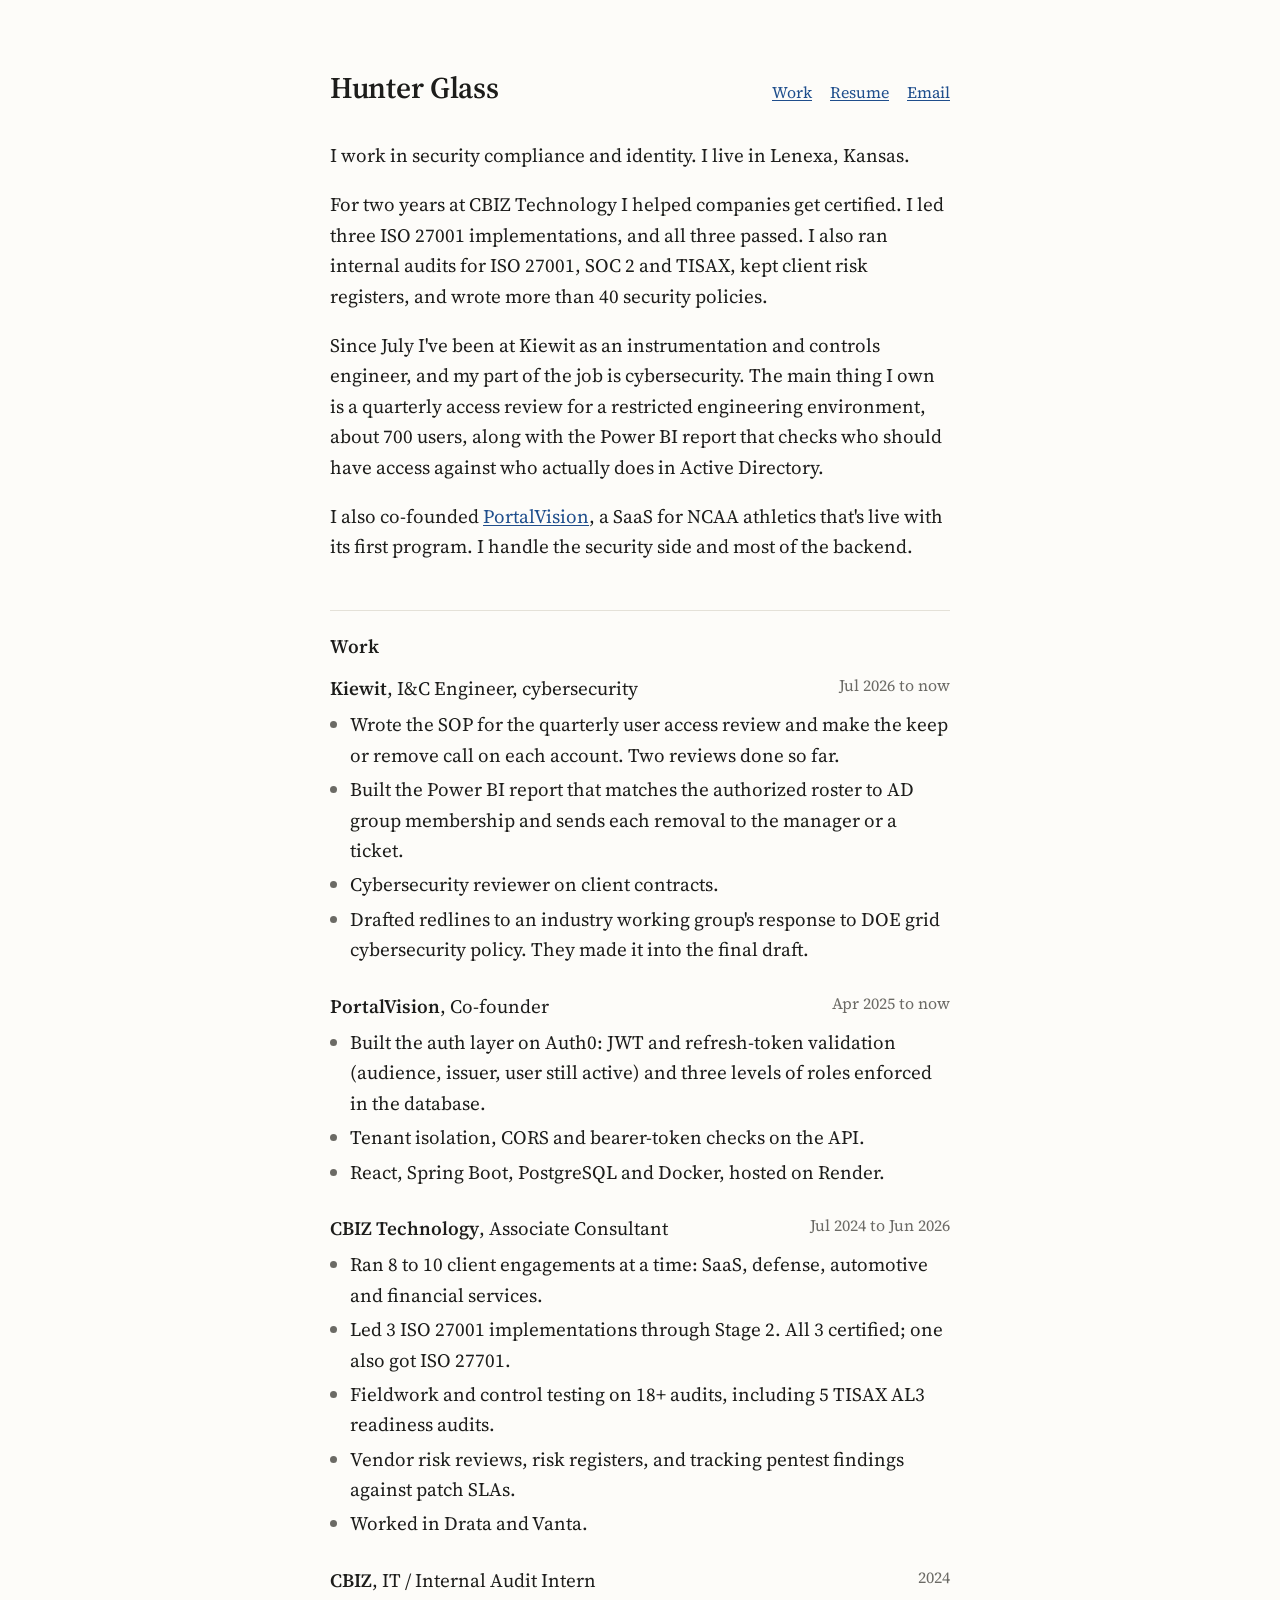
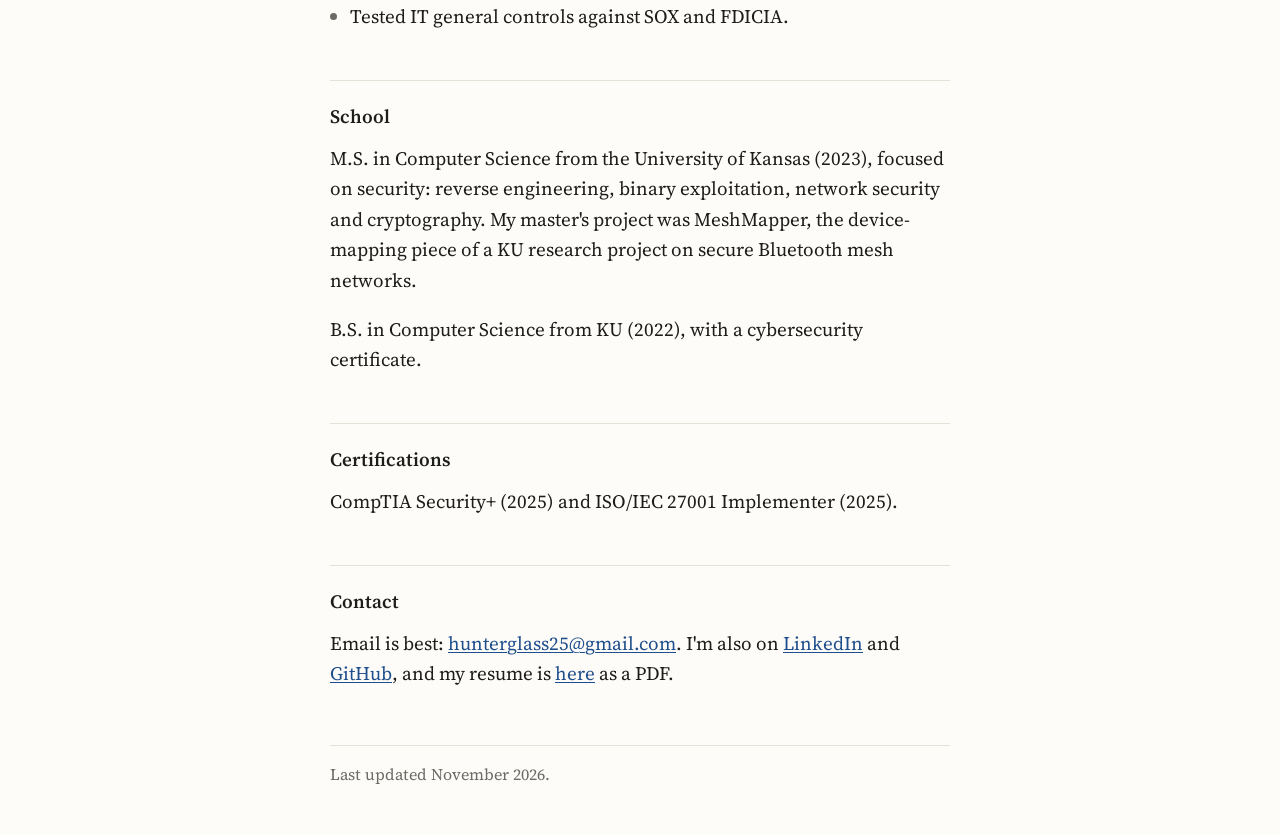
==== mockup/v2/index.html @ 0f1acd9e "Add plainer v2 mockup of the site revamp Co-Authored-By: Claude Opus 5.5 <noreply@anthropic.com> Cla" ====
<!DOCTYPE html>
<html lang="en">
<head>
  <meta charset="UTF-8" />
  <meta name="viewport" content="width=device-width, initial-scale=1.0" />
  <title>Hunter Glass</title>
  <meta name="description" content="Hunter Glass works in security compliance and identity in Kansas City. ISO 27001, SOC 2, access reviews, and the auth layer of a live SaaS." />
  <link rel="preconnect" href="https://fonts.googleapis.com" />
  <link rel="preconnect" href="https://fonts.gstatic.com" crossorigin />
  <link href="https://fonts.googleapis.com/css2?family=Source+Serif+4:ital,opsz,wght@0,8..60,400;0,8..60,600;1,8..60,400&display=swap" rel="stylesheet" />
  <style>
    :root {
      --bg: #fdfcf9;
      --text: #1d1d1b;
      --dim: #6b6a65;
      --rule: #e4e1d8;
      --link: #1f4e8c;
    }
    @media (prefers-color-scheme: dark) {
      :root:not([data-theme="light"]) {
        --bg: #161615; --text: #e8e6e1; --dim: #9a978f; --rule: #2e2d2a; --link: #8db4ea;
      }
    }
    :root[data-theme="dark"] {
      --bg: #161615; --text: #e8e6e1; --dim: #9a978f; --rule: #2e2d2a; --link: #8db4ea;
    }
    * { box-sizing: border-box; }
    body {
      margin: 0;
      background: var(--bg);
      color: var(--text);
      font-family: "Source Serif 4", Georgia, serif;
      font-size: 19px;
      line-height: 1.6;
    }
    main { max-width: 660px; margin: 0 auto; padding: 64px 20px 48px; }
    a { color: var(--link); text-underline-offset: 2px; text-decoration-thickness: 1px; }
    a:hover { text-decoration-thickness: 2px; }

    header { display: flex; justify-content: space-between; align-items: baseline; flex-wrap: wrap; gap: 8px 24px; }
    h1 { font-size: 30px; font-weight: 600; margin: 0; letter-spacing: -0.01em; }
    header nav { font-size: 16px; display: flex; gap: 18px; }

    h2 {
      font-size: 19px; font-weight: 600; margin: 48px 0 12px;
      padding-top: 20px; border-top: 1px solid var(--rule);
    }
    p { margin: 0 0 1em; }

    .job { margin-bottom: 26px; }
    .job__top { display: flex; justify-content: space-between; gap: 16px; flex-wrap: wrap; }
    .job__top b { font-weight: 600; }
    .when { color: var(--dim); font-size: 16px; font-variant-numeric: tabular-nums; white-space: nowrap; }
    .job ul { margin: 6px 0 0; padding-left: 20px; }
    .job li { margin-bottom: 4px; }
    .job li::marker { color: var(--dim); }

    .small { font-size: 16px; color: var(--dim); }
    footer { margin-top: 56px; padding-top: 16px; border-top: 1px solid var(--rule); }

    @media (max-width: 600px) {
      body { font-size: 18px; }
      main { padding: 36px 16px 40px; }
      h1 { font-size: 27px; }
      .job__top { flex-direction: column; gap: 0; }
    }
  </style>
</head>
<body>
  <main>
    <header>
      <h1>Hunter Glass</h1>
      <nav>
        <a href="#work">Work</a>
        <a href="#">Resume</a>
        <a href="mailto:hunterglass25@gmail.com">Email</a>
      </nav>
    </header>

    <p style="margin-top: 28px;">
      I work in security compliance and identity. I live in Lenexa, Kansas.
    </p>
    <p>
      For two years at CBIZ Technology I helped companies get certified. I led three ISO 27001
      implementations, and all three passed. I also ran internal audits for ISO 27001, SOC 2 and
      TISAX, kept client risk registers, and wrote more than 40 security policies.
    </p>
    <p>
      Since July I've been at Kiewit as an instrumentation and controls engineer, and my part of the
      job is cybersecurity. The main thing I own is a quarterly access review for a restricted
      engineering environment, about 700 users, along with the Power BI report that checks who should
      have access against who actually does in Active Directory.
    </p>
    <p>
      I also co-founded <a href="https://portalvision.io">PortalVision</a>, a SaaS for NCAA athletics
      that's live with its first program. I handle the security side and most of the backend.
    </p>

    <h2 id="work">Work</h2>

    <div class="job">
      <div class="job__top"><span><b>Kiewit</b>, I&amp;C Engineer, cybersecurity</span><span class="when">Jul 2026 to now</span></div>
      <ul>
        <li>Wrote the SOP for the quarterly user access review and make the keep or remove call on each account. Two reviews done so far.</li>
        <li>Built the Power BI report that matches the authorized roster to AD group membership and sends each removal to the manager or a ticket.</li>
        <li>Cybersecurity reviewer on client contracts.</li>
        <li>Drafted redlines to an industry working group's response to DOE grid cybersecurity policy. They made it into the final draft.</li>
      </ul>
    </div>

    <div class="job">
      <div class="job__top"><span><b>PortalVision</b>, Co-founder</span><span class="when">Apr 2025 to now</span></div>
      <ul>
        <li>Built the auth layer on Auth0: JWT and refresh-token validation (audience, issuer, user still active) and three levels of roles enforced in the database.</li>
        <li>Tenant isolation, CORS and bearer-token checks on the API.</li>
        <li>React, Spring Boot, PostgreSQL and Docker, hosted on Render.</li>
      </ul>
    </div>

    <div class="job">
      <div class="job__top"><span><b>CBIZ Technology</b>, Associate Consultant</span><span class="when">Jul 2024 to Jun 2026</span></div>
      <ul>
        <li>Ran 8 to 10 client engagements at a time: SaaS, defense, automotive and financial services.</li>
        <li>Led 3 ISO 27001 implementations through Stage 2. All 3 certified; one also got ISO 27701.</li>
        <li>Fieldwork and control testing on 18+ audits, including 5 TISAX AL3 readiness audits.</li>
        <li>Vendor risk reviews, risk registers, and tracking pentest findings against patch SLAs.</li>
        <li>Worked in Drata and Vanta.</li>
      </ul>
    </div>

    <div class="job">
      <div class="job__top"><span><b>CBIZ</b>, IT / Internal Audit Intern</span><span class="when">2024</span></div>
      <ul>
        <li>Tested IT general controls against SOX and FDICIA.</li>
      </ul>
    </div>

    <h2>School</h2>
    <p>
      M.S. in Computer Science from the University of Kansas (2023), focused on security: reverse
      engineering, binary exploitation, network security and cryptography. My master's project was
      MeshMapper, the device-mapping piece of a KU research project on secure Bluetooth mesh networks.
    </p>
    <p>B.S. in Computer Science from KU (2022), with a cybersecurity certificate.</p>

    <h2>Certifications</h2>
    <p>CompTIA Security+ (2025) and ISO/IEC 27001 Implementer (2025).</p>

    <h2>Contact</h2>
    <p>
      Email is best: <a href="mailto:hunterglass25@gmail.com">hunterglass25@gmail.com</a>.
      I'm also on <a href="https://www.linkedin.com/in/hunter-glass-734313195/">LinkedIn</a> and
      <a href="https://github.com/hunterg123">GitHub</a>, and my resume is <a href="#">here</a> as a PDF.
    </p>

    <footer class="small">Last updated November 2026.</footer>
  </main>
</body>
</html>
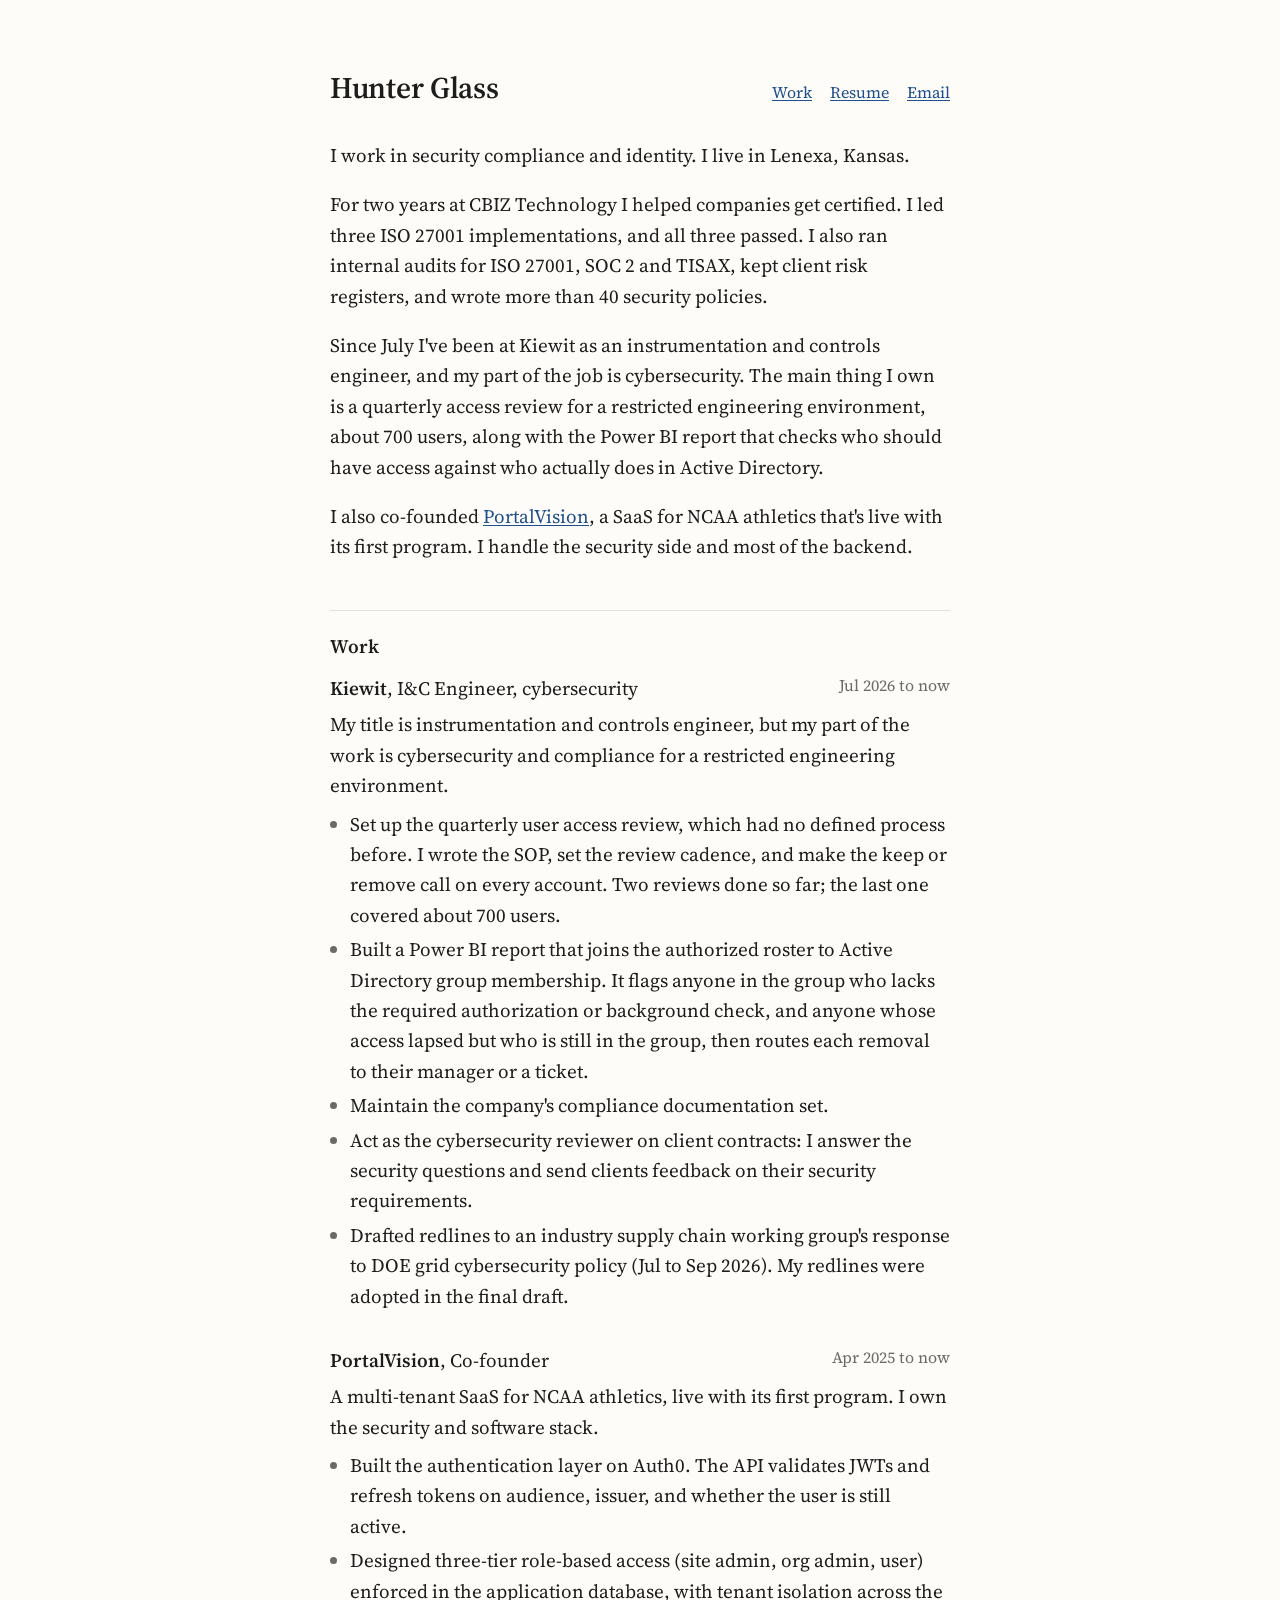
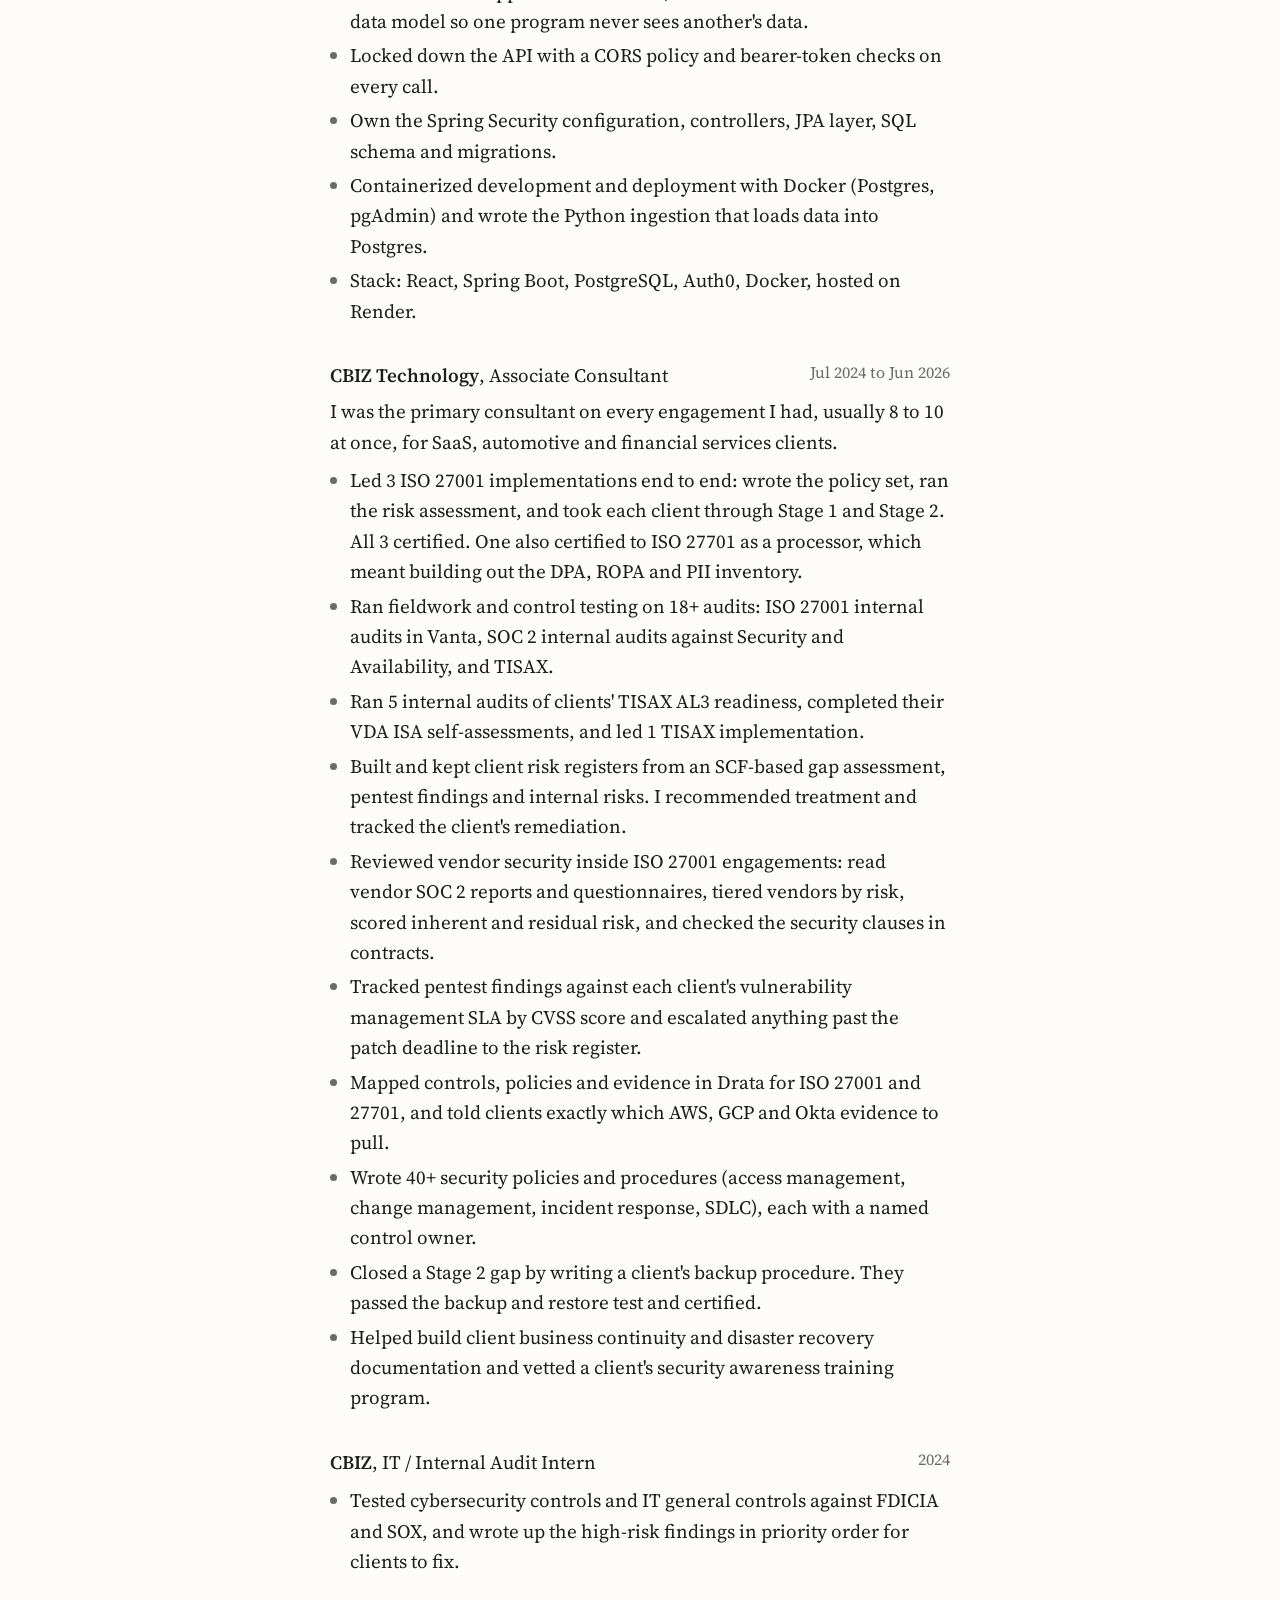
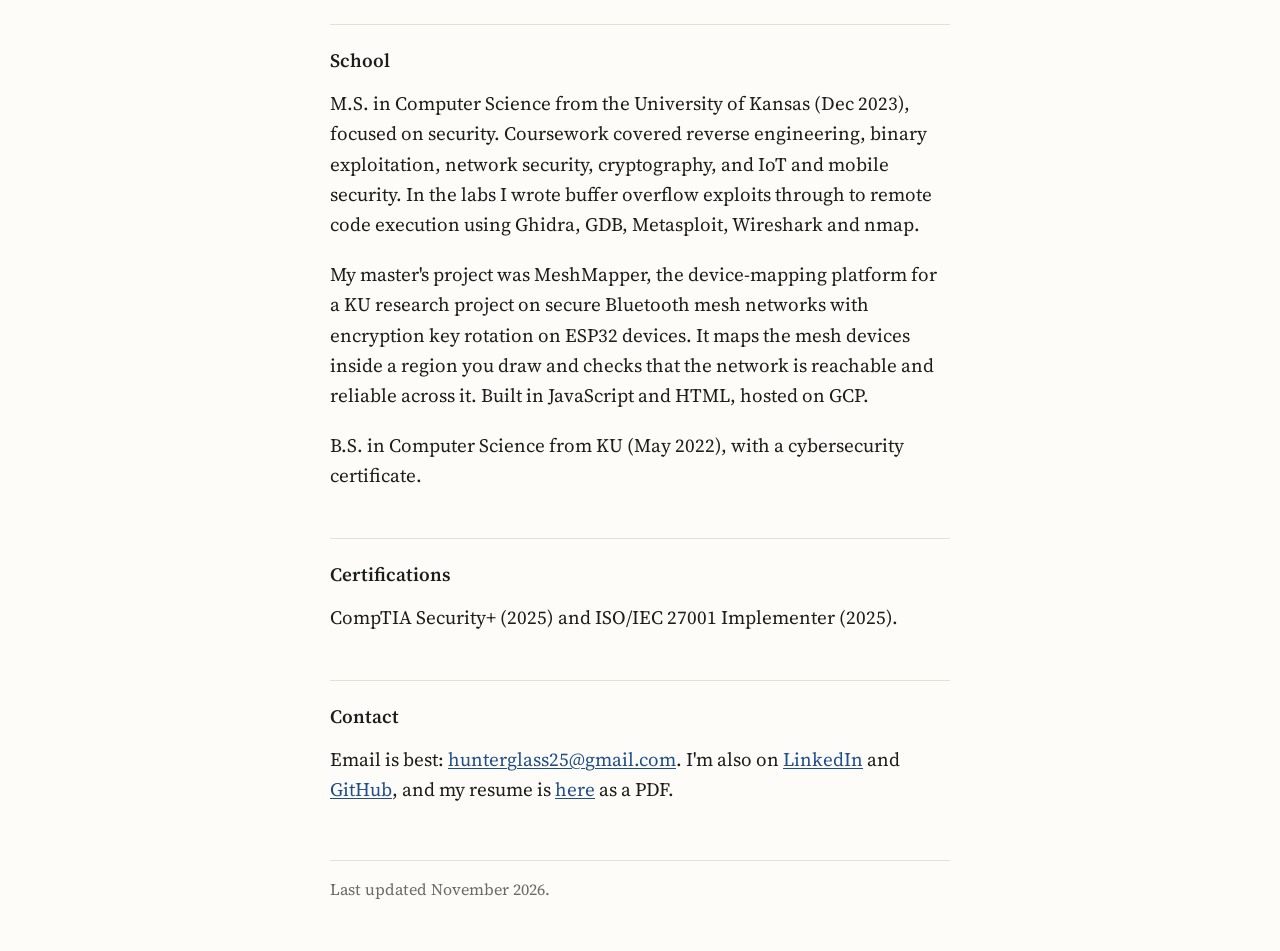
==== commit dace6534: "v2 mockup: more detail per role, drop defense client mention Co-Authored-By: Claude Opus 5.5 <norepl" ====
--- a/mockup/v2/index.html
+++ b/mockup/v2/index.html
@@ -47,11 +47,12 @@
     }
     p { margin: 0 0 1em; }
 
-    .job { margin-bottom: 26px; }
+    .job { margin-bottom: 34px; }
     .job__top { display: flex; justify-content: space-between; gap: 16px; flex-wrap: wrap; }
     .job__top b { font-weight: 600; }
     .when { color: var(--dim); font-size: 16px; font-variant-numeric: tabular-nums; white-space: nowrap; }
-    .job ul { margin: 6px 0 0; padding-left: 20px; }
+    .job p { margin: 6px 0 0; }
+    .job ul { margin: 8px 0 0; padding-left: 20px; }
     .job li { margin-bottom: 4px; }
     .job li::marker { color: var(--dim); }
 
@@ -100,48 +101,67 @@
 
     <div class="job">
       <div class="job__top"><span><b>Kiewit</b>, I&amp;C Engineer, cybersecurity</span><span class="when">Jul 2026 to now</span></div>
+      <p>My title is instrumentation and controls engineer, but my part of the work is cybersecurity and compliance for a restricted engineering environment.</p>
       <ul>
-        <li>Wrote the SOP for the quarterly user access review and make the keep or remove call on each account. Two reviews done so far.</li>
-        <li>Built the Power BI report that matches the authorized roster to AD group membership and sends each removal to the manager or a ticket.</li>
-        <li>Cybersecurity reviewer on client contracts.</li>
-        <li>Drafted redlines to an industry working group's response to DOE grid cybersecurity policy. They made it into the final draft.</li>
+        <li>Set up the quarterly user access review, which had no defined process before. I wrote the SOP, set the review cadence, and make the keep or remove call on every account. Two reviews done so far; the last one covered about 700 users.</li>
+        <li>Built a Power BI report that joins the authorized roster to Active Directory group membership. It flags anyone in the group who lacks the required authorization or background check, and anyone whose access lapsed but who is still in the group, then routes each removal to their manager or a ticket.</li>
+        <li>Maintain the company's compliance documentation set.</li>
+        <li>Act as the cybersecurity reviewer on client contracts: I answer the security questions and send clients feedback on their security requirements.</li>
+        <li>Drafted redlines to an industry supply chain working group's response to DOE grid cybersecurity policy (Jul to Sep 2026). My redlines were adopted in the final draft.</li>
       </ul>
     </div>
 
     <div class="job">
       <div class="job__top"><span><b>PortalVision</b>, Co-founder</span><span class="when">Apr 2025 to now</span></div>
+      <p>A multi-tenant SaaS for NCAA athletics, live with its first program. I own the security and software stack.</p>
       <ul>
-        <li>Built the auth layer on Auth0: JWT and refresh-token validation (audience, issuer, user still active) and three levels of roles enforced in the database.</li>
-        <li>Tenant isolation, CORS and bearer-token checks on the API.</li>
-        <li>React, Spring Boot, PostgreSQL and Docker, hosted on Render.</li>
+        <li>Built the authentication layer on Auth0. The API validates JWTs and refresh tokens on audience, issuer, and whether the user is still active.</li>
+        <li>Designed three-tier role-based access (site admin, org admin, user) enforced in the application database, with tenant isolation across the data model so one program never sees another's data.</li>
+        <li>Locked down the API with a CORS policy and bearer-token checks on every call.</li>
+        <li>Own the Spring Security configuration, controllers, JPA layer, SQL schema and migrations.</li>
+        <li>Containerized development and deployment with Docker (Postgres, pgAdmin) and wrote the Python ingestion that loads data into Postgres.</li>
+        <li>Stack: React, Spring Boot, PostgreSQL, Auth0, Docker, hosted on Render.</li>
       </ul>
     </div>
 
     <div class="job">
       <div class="job__top"><span><b>CBIZ Technology</b>, Associate Consultant</span><span class="when">Jul 2024 to Jun 2026</span></div>
+      <p>I was the primary consultant on every engagement I had, usually 8 to 10 at once, for SaaS, automotive and financial services clients.</p>
       <ul>
-        <li>Ran 8 to 10 client engagements at a time: SaaS, defense, automotive and financial services.</li>
-        <li>Led 3 ISO 27001 implementations through Stage 2. All 3 certified; one also got ISO 27701.</li>
-        <li>Fieldwork and control testing on 18+ audits, including 5 TISAX AL3 readiness audits.</li>
-        <li>Vendor risk reviews, risk registers, and tracking pentest findings against patch SLAs.</li>
-        <li>Worked in Drata and Vanta.</li>
+        <li>Led 3 ISO 27001 implementations end to end: wrote the policy set, ran the risk assessment, and took each client through Stage 1 and Stage 2. All 3 certified. One also certified to ISO 27701 as a processor, which meant building out the DPA, ROPA and PII inventory.</li>
+        <li>Ran fieldwork and control testing on 18+ audits: ISO 27001 internal audits in Vanta, SOC 2 internal audits against Security and Availability, and TISAX.</li>
+        <li>Ran 5 internal audits of clients' TISAX AL3 readiness, completed their VDA ISA self-assessments, and led 1 TISAX implementation.</li>
+        <li>Built and kept client risk registers from an SCF-based gap assessment, pentest findings and internal risks. I recommended treatment and tracked the client's remediation.</li>
+        <li>Reviewed vendor security inside ISO 27001 engagements: read vendor SOC 2 reports and questionnaires, tiered vendors by risk, scored inherent and residual risk, and checked the security clauses in contracts.</li>
+        <li>Tracked pentest findings against each client's vulnerability management SLA by CVSS score and escalated anything past the patch deadline to the risk register.</li>
+        <li>Mapped controls, policies and evidence in Drata for ISO 27001 and 27701, and told clients exactly which AWS, GCP and Okta evidence to pull.</li>
+        <li>Wrote 40+ security policies and procedures (access management, change management, incident response, SDLC), each with a named control owner.</li>
+        <li>Closed a Stage 2 gap by writing a client's backup procedure. They passed the backup and restore test and certified.</li>
+        <li>Helped build client business continuity and disaster recovery documentation and vetted a client's security awareness training program.</li>
       </ul>
     </div>
 
     <div class="job">
       <div class="job__top"><span><b>CBIZ</b>, IT / Internal Audit Intern</span><span class="when">2024</span></div>
       <ul>
-        <li>Tested IT general controls against SOX and FDICIA.</li>
+        <li>Tested cybersecurity controls and IT general controls against FDICIA and SOX, and wrote up the high-risk findings in priority order for clients to fix.</li>
       </ul>
     </div>
 
     <h2>School</h2>
     <p>
-      M.S. in Computer Science from the University of Kansas (2023), focused on security: reverse
-      engineering, binary exploitation, network security and cryptography. My master's project was
-      MeshMapper, the device-mapping piece of a KU research project on secure Bluetooth mesh networks.
+      M.S. in Computer Science from the University of Kansas (Dec 2023), focused on security. Coursework
+      covered reverse engineering, binary exploitation, network security, cryptography, and IoT and
+      mobile security. In the labs I wrote buffer overflow exploits through to remote code execution
+      using Ghidra, GDB, Metasploit, Wireshark and nmap.
     </p>
-    <p>B.S. in Computer Science from KU (2022), with a cybersecurity certificate.</p>
+    <p>
+      My master's project was MeshMapper, the device-mapping platform for a KU research project on
+      secure Bluetooth mesh networks with encryption key rotation on ESP32 devices. It maps the mesh
+      devices inside a region you draw and checks that the network is reachable and reliable across it.
+      Built in JavaScript and HTML, hosted on GCP.
+    </p>
+    <p>B.S. in Computer Science from KU (May 2022), with a cybersecurity certificate.</p>
 
     <h2>Certifications</h2>
     <p>CompTIA Security+ (2025) and ISO/IEC 27001 Implementer (2025).</p>
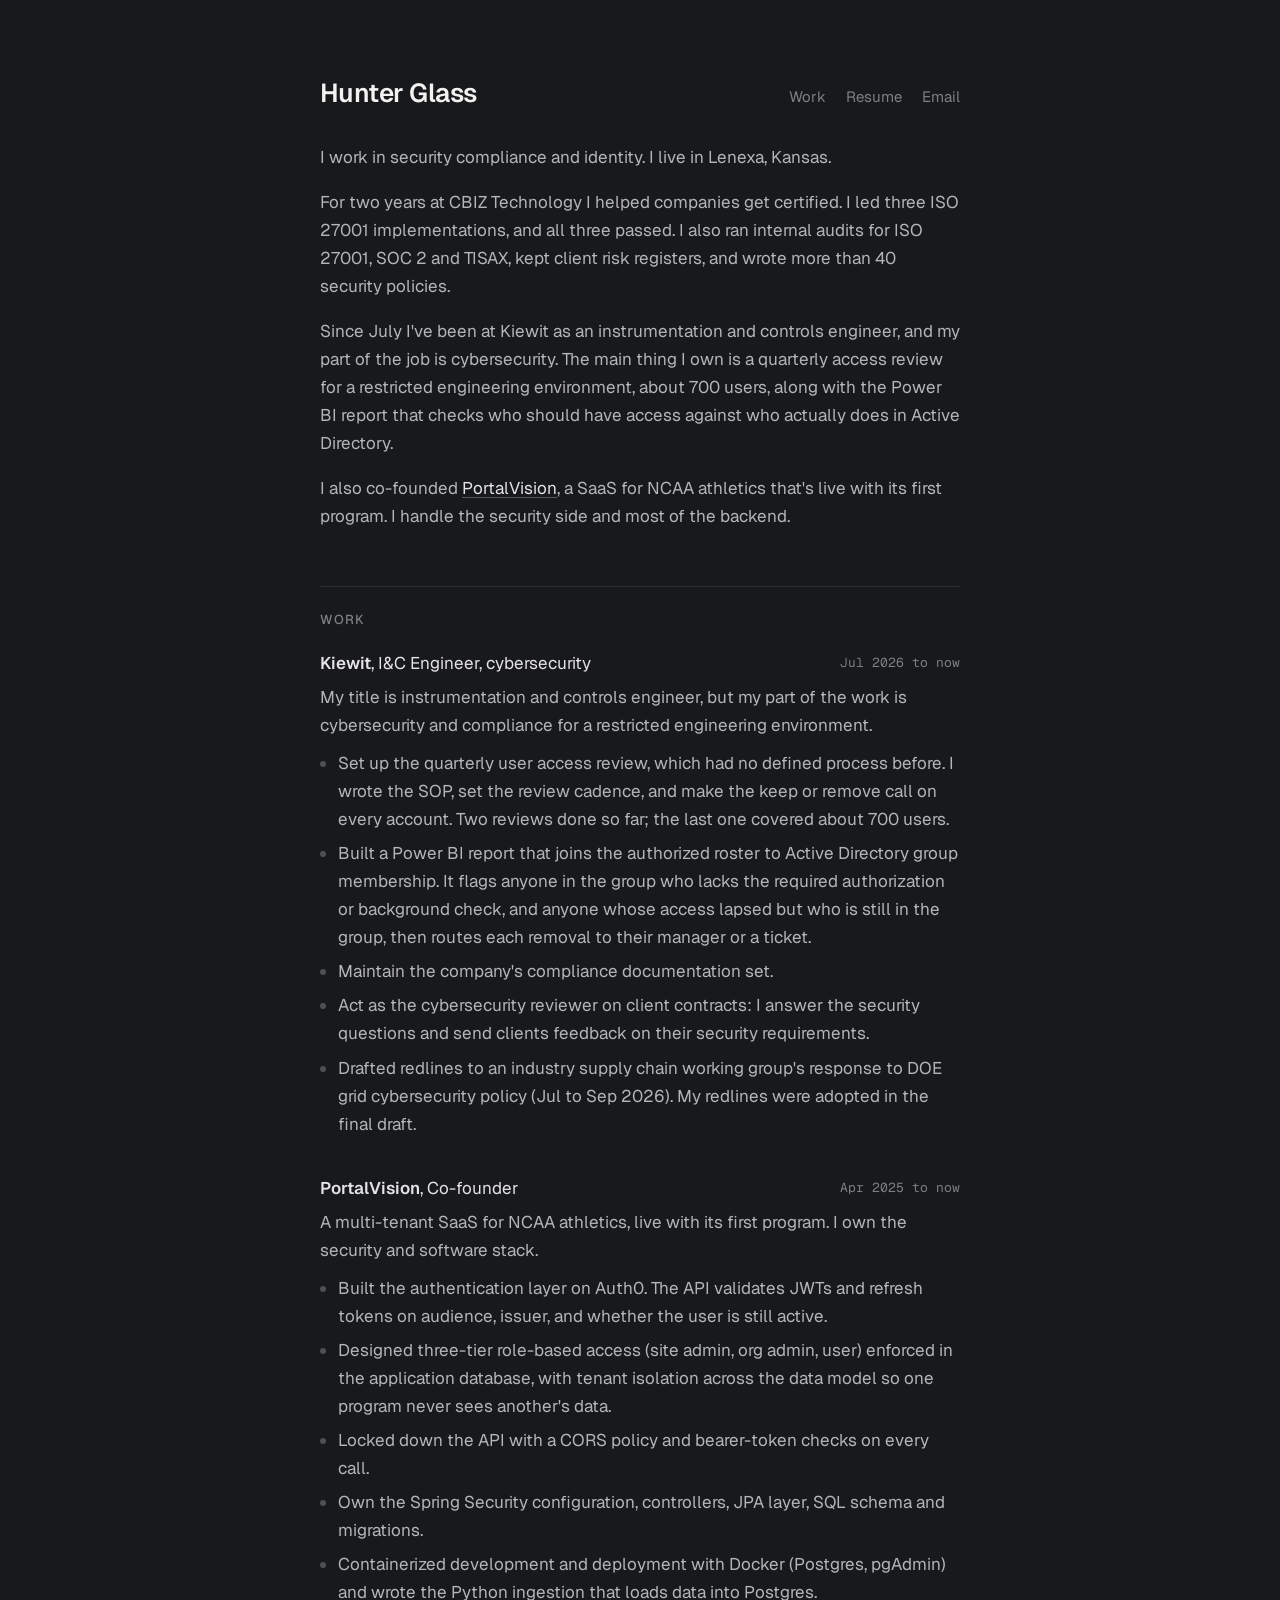
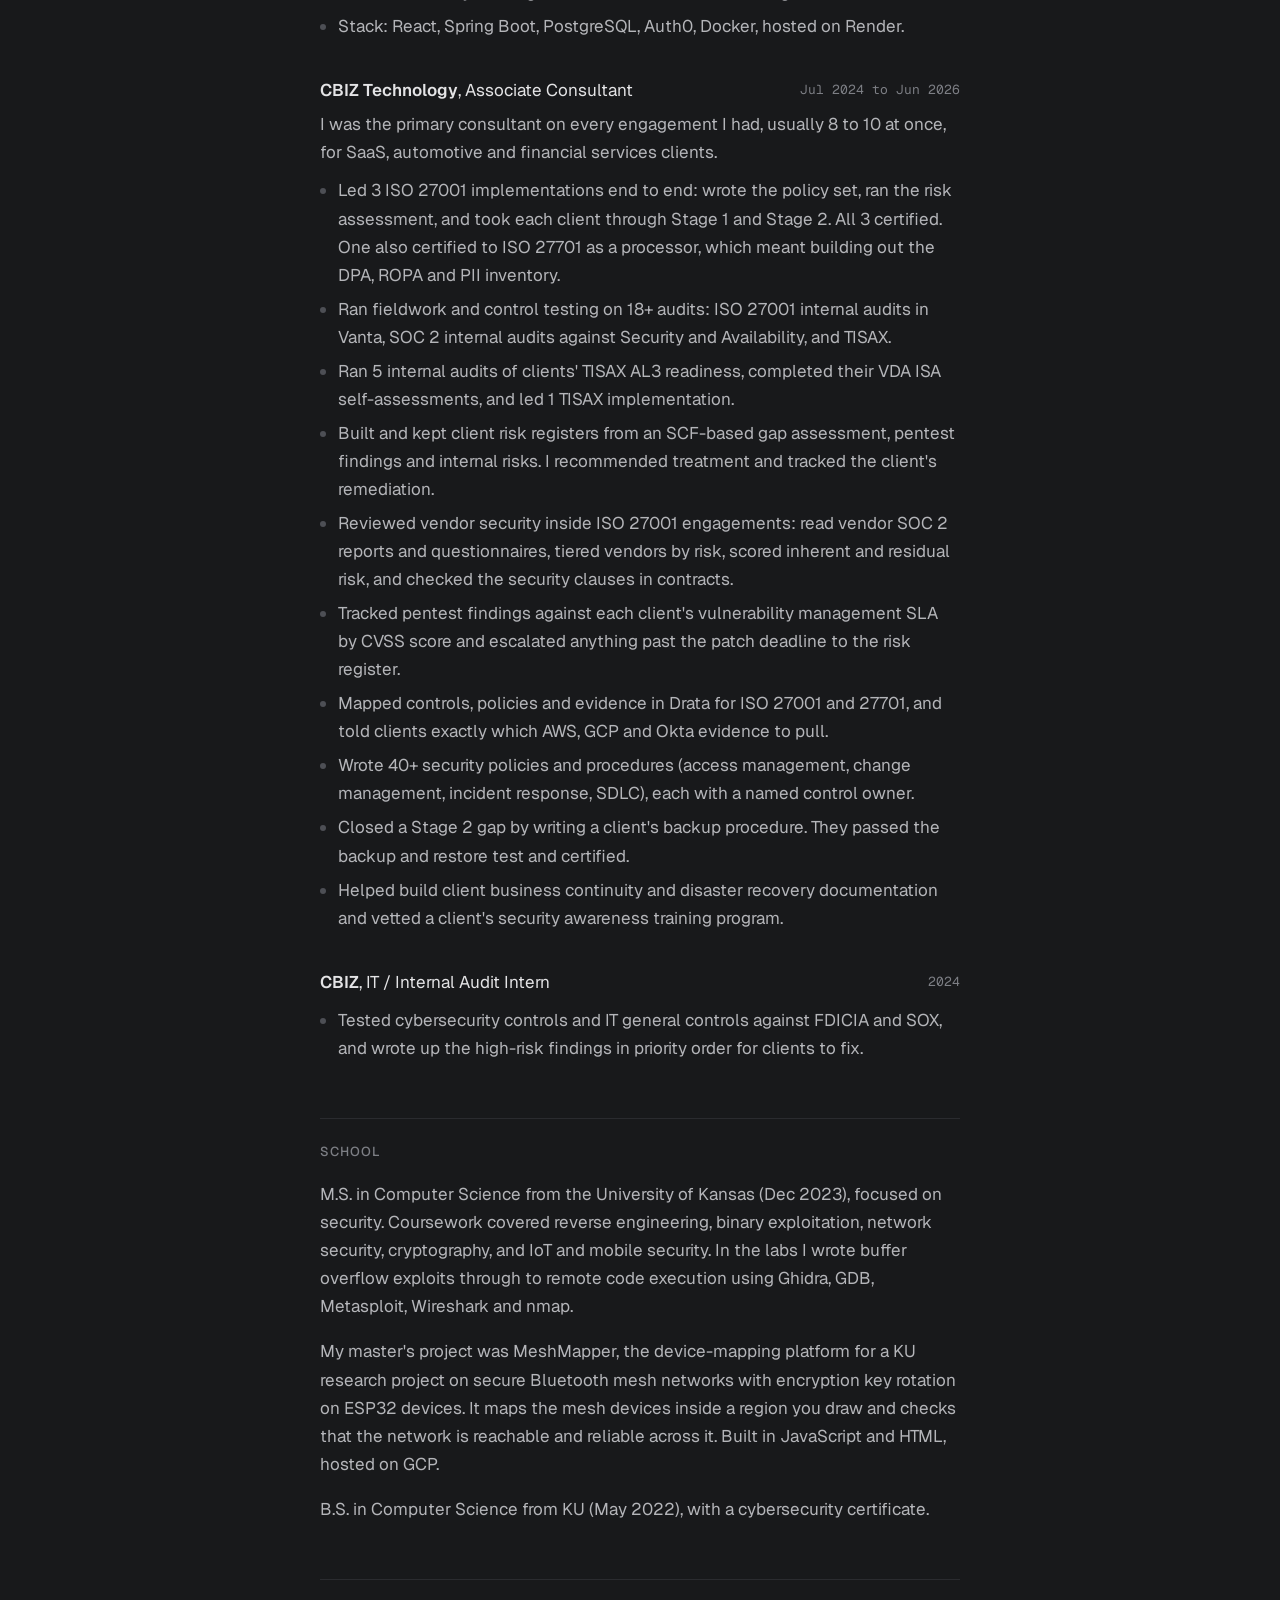
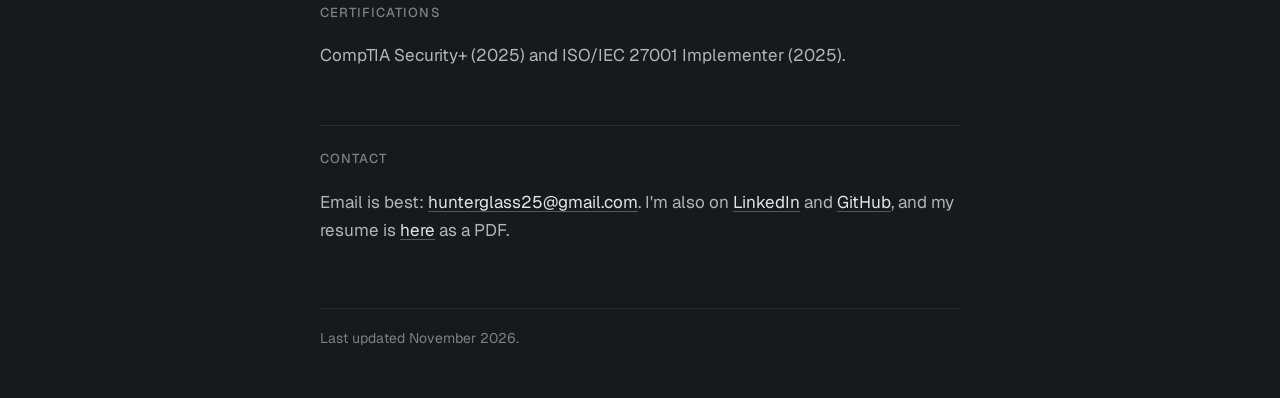
==== commit d8fcfe94: "v2 mockup: dark grey theme with Geist sans Co-Authored-By: Claude Opus 5.5 <noreply@anthropic.com> C" ====
--- a/mockup/v2/index.html
+++ b/mockup/v2/index.html
@@ -7,62 +7,66 @@
   <meta name="description" content="Hunter Glass works in security compliance and identity in Kansas City. ISO 27001, SOC 2, access reviews, and the auth layer of a live SaaS." />
   <link rel="preconnect" href="https://fonts.googleapis.com" />
   <link rel="preconnect" href="https://fonts.gstatic.com" crossorigin />
-  <link href="https://fonts.googleapis.com/css2?family=Source+Serif+4:ital,opsz,wght@0,8..60,400;0,8..60,600;1,8..60,400&display=swap" rel="stylesheet" />
+  <link href="https://fonts.googleapis.com/css2?family=Geist:wght@400;500;600&family=Geist+Mono:wght@400&display=swap" rel="stylesheet" />
+  <meta name="theme-color" content="#18191b" />
   <style>
     :root {
-      --bg: #fdfcf9;
-      --text: #1d1d1b;
-      --dim: #6b6a65;
-      --rule: #e4e1d8;
-      --link: #1f4e8c;
-    }
-    @media (prefers-color-scheme: dark) {
-      :root:not([data-theme="light"]) {
-        --bg: #161615; --text: #e8e6e1; --dim: #9a978f; --rule: #2e2d2a; --link: #8db4ea;
-      }
-    }
-    :root[data-theme="dark"] {
-      --bg: #161615; --text: #e8e6e1; --dim: #9a978f; --rule: #2e2d2a; --link: #8db4ea;
+      color-scheme: dark;
+      --bg: #18191b;
+      --text: #e4e4e6;
+      --soft: #b4b5b9;
+      --dim: #7d7f85;
+      --rule: #2a2b2f;
+      --underline: #55575d;
     }
     * { box-sizing: border-box; }
     body {
       margin: 0;
       background: var(--bg);
-      color: var(--text);
-      font-family: "Source Serif 4", Georgia, serif;
-      font-size: 19px;
-      line-height: 1.6;
+      color: var(--soft);
+      font-family: "Geist", "Helvetica Neue", Helvetica, sans-serif;
+      font-size: 17px;
+      line-height: 1.65;
+      -webkit-font-smoothing: antialiased;
     }
-    main { max-width: 660px; margin: 0 auto; padding: 64px 20px 48px; }
-    a { color: var(--link); text-underline-offset: 2px; text-decoration-thickness: 1px; }
-    a:hover { text-decoration-thickness: 2px; }
+    ::selection { background: #3a3c42; color: #fff; }
+    main { max-width: 680px; margin: 0 auto; padding: 72px 20px 48px; }
+    a {
+      color: var(--text); text-decoration: underline; text-decoration-color: var(--underline);
+      text-underline-offset: 3px; text-decoration-thickness: 1px; transition: text-decoration-color .15s, color .15s;
+    }
+    a:hover { text-decoration-color: var(--text); color: #fff; }
 
     header { display: flex; justify-content: space-between; align-items: baseline; flex-wrap: wrap; gap: 8px 24px; }
-    h1 { font-size: 30px; font-weight: 600; margin: 0; letter-spacing: -0.01em; }
-    header nav { font-size: 16px; display: flex; gap: 18px; }
+    h1 { font-size: 26px; font-weight: 600; margin: 0; letter-spacing: -0.02em; color: #f2f2f3; }
+    header nav { font-size: 15px; display: flex; gap: 20px; }
+    header nav a { color: var(--dim); text-decoration: none; }
+    header nav a:hover { color: var(--text); }
 
     h2 {
-      font-size: 19px; font-weight: 600; margin: 48px 0 12px;
-      padding-top: 20px; border-top: 1px solid var(--rule);
+      font-size: 13px; font-weight: 500; margin: 56px 0 18px; color: var(--dim);
+      letter-spacing: 0.08em; text-transform: uppercase;
+      padding-top: 22px; border-top: 1px solid var(--rule);
     }
     p { margin: 0 0 1em; }
+    b, strong { color: var(--text); }
 
-    .job { margin-bottom: 34px; }
-    .job__top { display: flex; justify-content: space-between; gap: 16px; flex-wrap: wrap; }
+    .job { margin-bottom: 36px; }
+    .job__top { display: flex; justify-content: space-between; gap: 16px; flex-wrap: wrap; color: var(--text); }
     .job__top b { font-weight: 600; }
-    .when { color: var(--dim); font-size: 16px; font-variant-numeric: tabular-nums; white-space: nowrap; }
+    .when { color: var(--dim); font-family: "Geist Mono", ui-monospace, monospace; font-size: 13px; white-space: nowrap; padding-top: 3px; }
     .job p { margin: 6px 0 0; }
-    .job ul { margin: 8px 0 0; padding-left: 20px; }
-    .job li { margin-bottom: 4px; }
-    .job li::marker { color: var(--dim); }
+    .job ul { margin: 10px 0 0; padding-left: 18px; }
+    .job li { margin-bottom: 6px; }
+    .job li::marker { color: #4d4f55; }
 
-    .small { font-size: 16px; color: var(--dim); }
-    footer { margin-top: 56px; padding-top: 16px; border-top: 1px solid var(--rule); }
+    .small { font-size: 14px; color: var(--dim); }
+    footer { margin-top: 64px; padding-top: 18px; border-top: 1px solid var(--rule); }
 
     @media (max-width: 600px) {
-      body { font-size: 18px; }
-      main { padding: 36px 16px 40px; }
-      h1 { font-size: 27px; }
+      body { font-size: 16px; }
+      main { padding: 40px 16px 40px; }
+      h1 { font-size: 24px; }
       .job__top { flex-direction: column; gap: 0; }
     }
   </style>
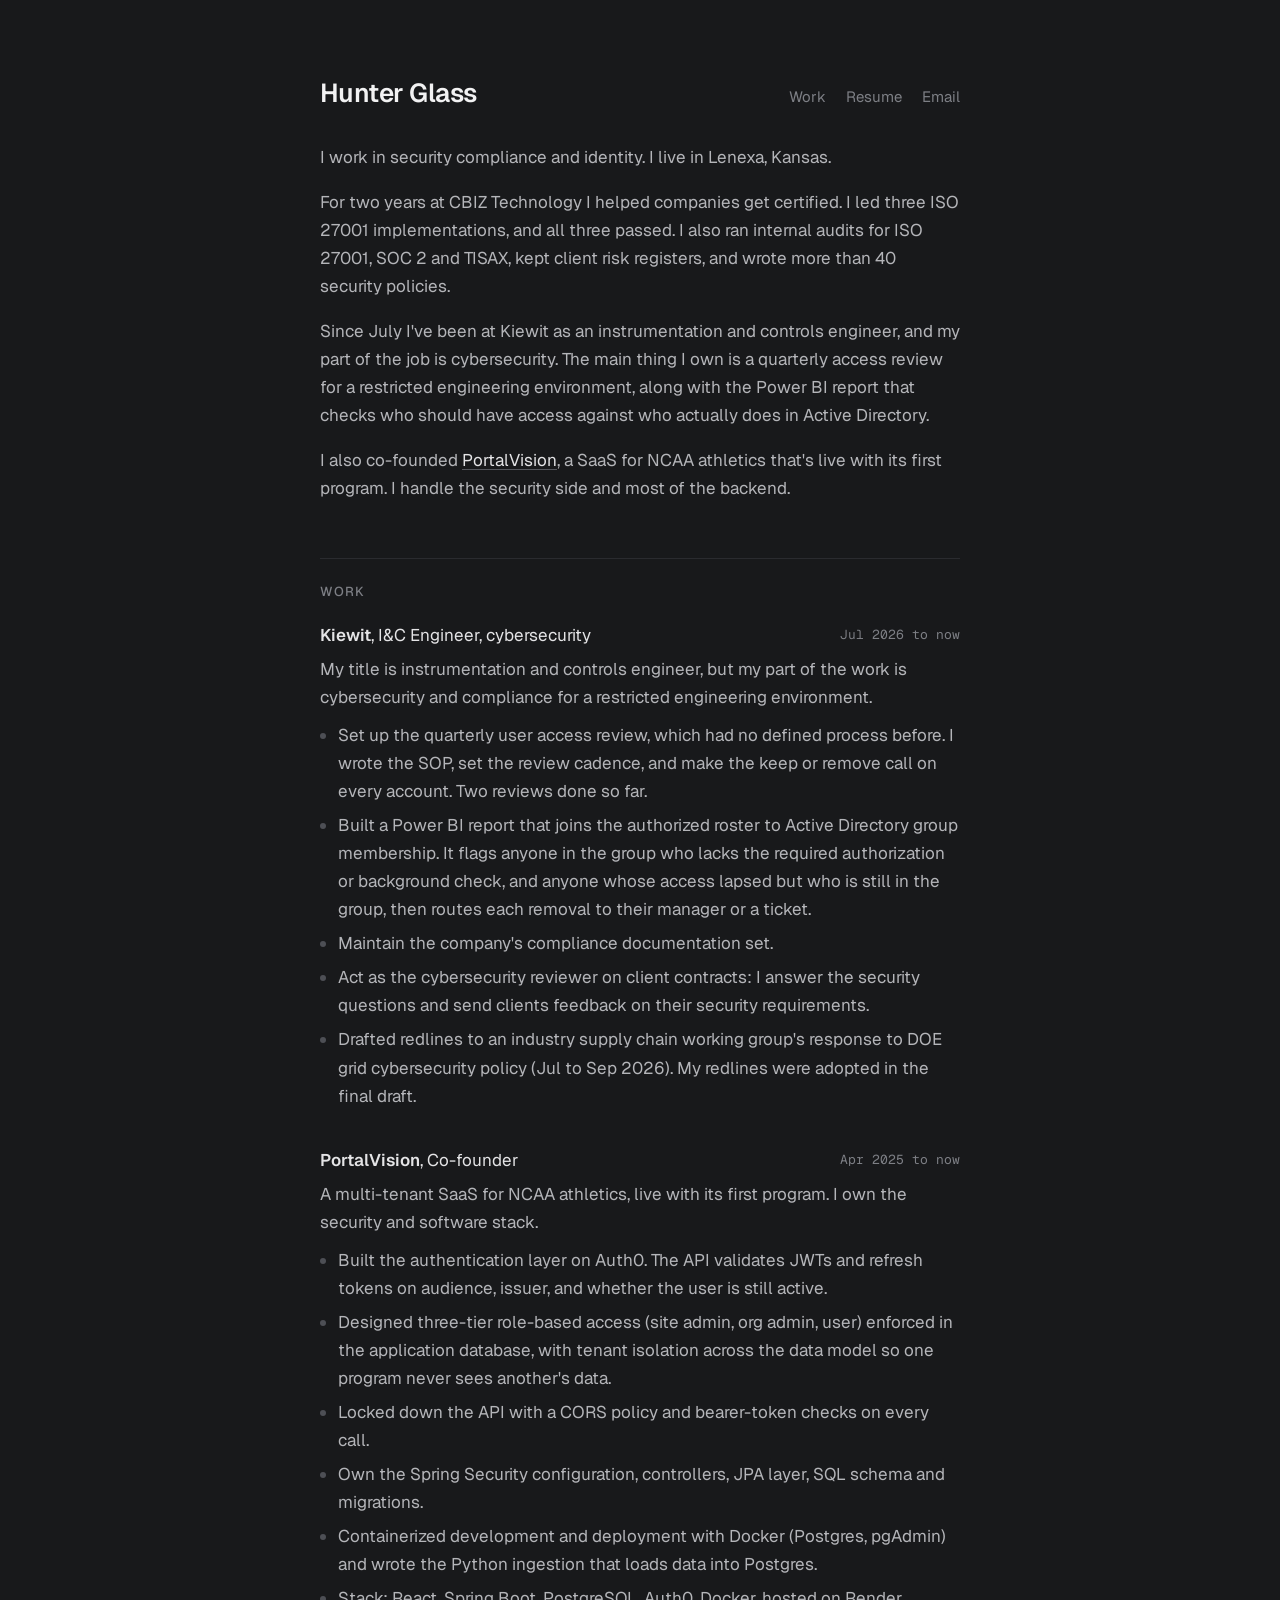
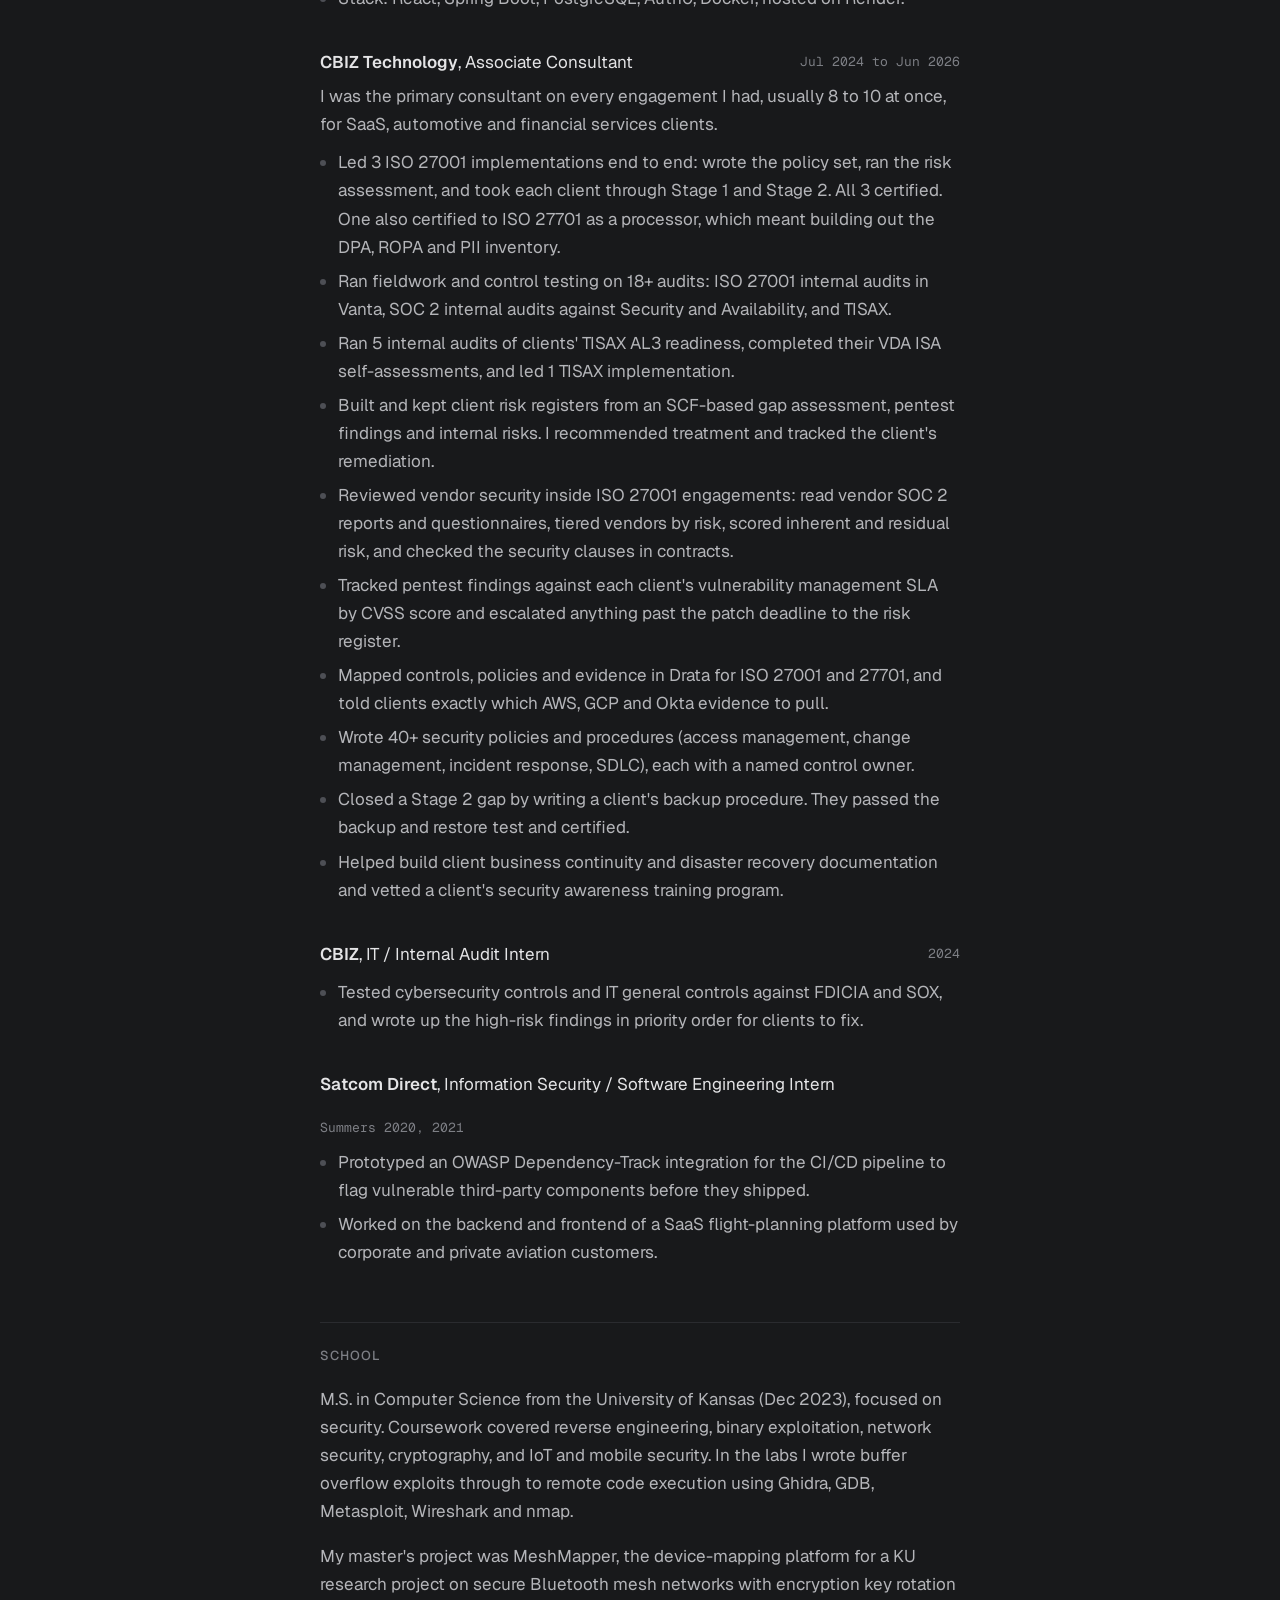
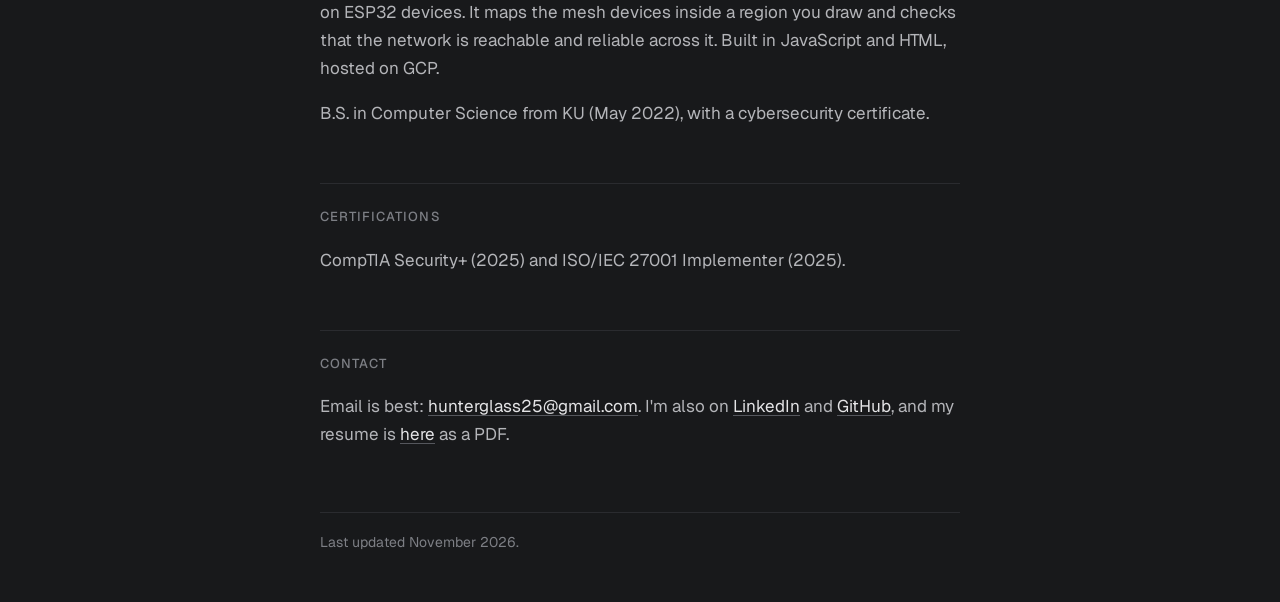
==== commit 6593b2dd: "v2 mockup: drop access review user count, add Satcom Direct internship Co-Authored-By: Claude Opus 5" ====
--- a/mockup/v2/index.html
+++ b/mockup/v2/index.html
@@ -93,7 +93,7 @@
     <p>
       Since July I've been at Kiewit as an instrumentation and controls engineer, and my part of the
       job is cybersecurity. The main thing I own is a quarterly access review for a restricted
-      engineering environment, about 700 users, along with the Power BI report that checks who should
+      engineering environment, along with the Power BI report that checks who should
       have access against who actually does in Active Directory.
     </p>
     <p>
@@ -107,7 +107,7 @@
       <div class="job__top"><span><b>Kiewit</b>, I&amp;C Engineer, cybersecurity</span><span class="when">Jul 2026 to now</span></div>
       <p>My title is instrumentation and controls engineer, but my part of the work is cybersecurity and compliance for a restricted engineering environment.</p>
       <ul>
-        <li>Set up the quarterly user access review, which had no defined process before. I wrote the SOP, set the review cadence, and make the keep or remove call on every account. Two reviews done so far; the last one covered about 700 users.</li>
+        <li>Set up the quarterly user access review, which had no defined process before. I wrote the SOP, set the review cadence, and make the keep or remove call on every account. Two reviews done so far.</li>
         <li>Built a Power BI report that joins the authorized roster to Active Directory group membership. It flags anyone in the group who lacks the required authorization or background check, and anyone whose access lapsed but who is still in the group, then routes each removal to their manager or a ticket.</li>
         <li>Maintain the company's compliance documentation set.</li>
         <li>Act as the cybersecurity reviewer on client contracts: I answer the security questions and send clients feedback on their security requirements.</li>
@@ -152,6 +152,14 @@
       </ul>
     </div>
 
+    <div class="job">
+      <div class="job__top"><span><b>Satcom Direct</b>, Information Security / Software Engineering Intern</span><span class="when">Summers 2020, 2021</span></div>
+      <ul>
+        <li>Prototyped an OWASP Dependency-Track integration for the CI/CD pipeline to flag vulnerable third-party components before they shipped.</li>
+        <li>Worked on the backend and frontend of a SaaS flight-planning platform used by corporate and private aviation customers.</li>
+      </ul>
+    </div>
+
     <h2>School</h2>
     <p>
       M.S. in Computer Science from the University of Kansas (Dec 2023), focused on security. Coursework
